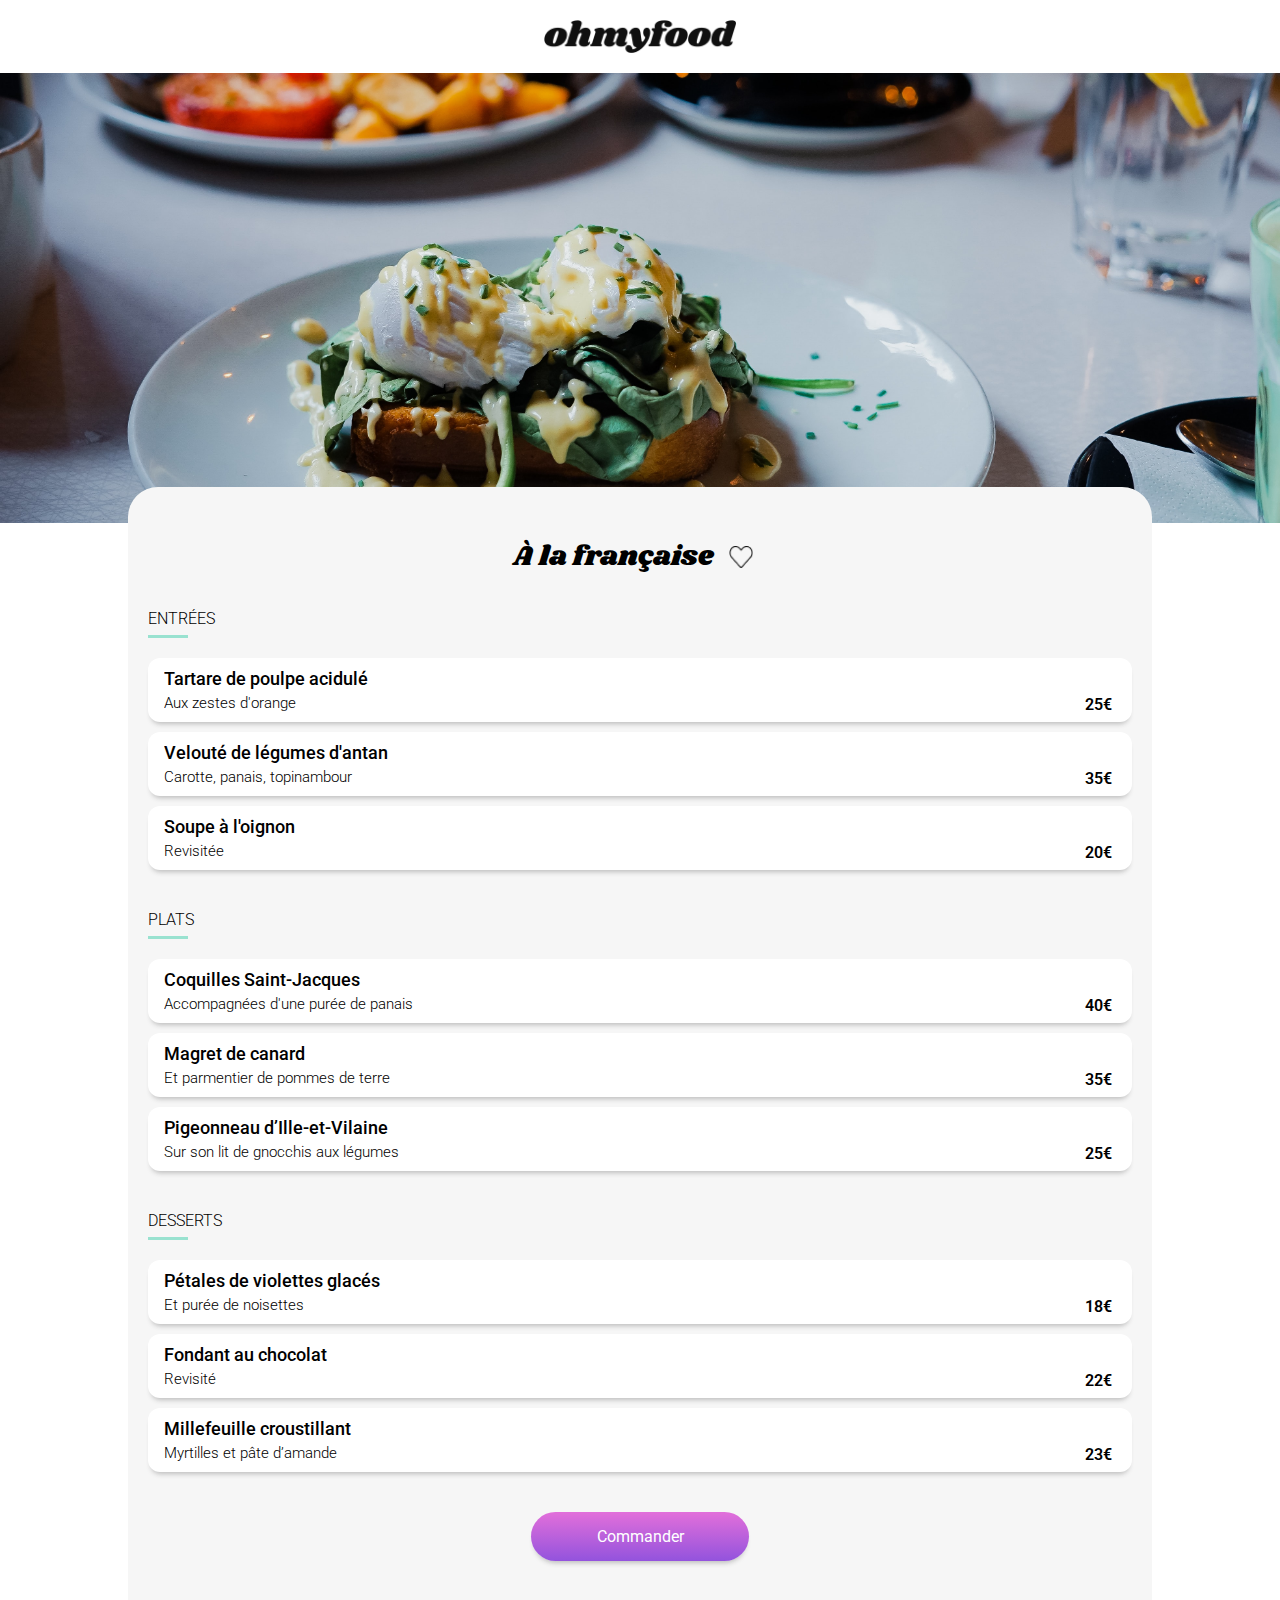
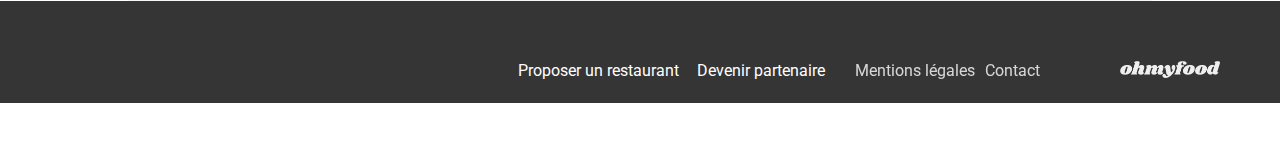
==== restaurants/menu-alf.html @ cb986b82 "étape 6 : copier la page de restaurant et adapter le contenu aux restaurants" ====
<!DOCTYPE html>
<html lang="fr">
<head>
    <meta charset="UTF-8">
    <meta name="viewport" content="width=device-width, initial-scale=1.0">
    <link rel="stylesheet" href="https://cdnjs.cloudflare.com/ajax/libs/font-awesome/6.2.1/css/all.min.css"
    integrity="sha512-MV7K8+y+gLIBoVD59lQIYicR65iaqukzvf/nwasF0nqhPay5w/9lJmVM2hMDcnK1OnMGCdVK+iQrJ7lzPJQd1w=="
    crossorigin="anonymous" referrerpolicy="no-referrer"/><link rel="preconnect" href="https://fonts.googleapis.com">
    <link href="https://fonts.googleapis.com/css2?family=Roboto:ital,wght@0,100;0,300;0,400;0,500;0,700;0,900;1,100;1,300;1,400;1,500;1,700;1,900&display=swap" rel="stylesheet">
    <link href="https://fonts.googleapis.com/css2?family=Roboto:ital,wght@0,100;0,300;0,400;0,500;0,700;0,900;1,100;1,300;1,400;1,500;1,700;1,900&family=Shrikhand&display=swap" rel="stylesheet">
    <meta name="description" content="ohmyfood! un site “mobile first” qui répertorie les menus de restaurants gastronomiques. En plus des systèmes classiques de réservation, les clients pourront composer le menu de leur repas pour que les plats soient prêts à leur arrivée.">
    <link rel="icon" href="../assets/images/restaurant.png">
    <link rel="stylesheet" href="../assets/css/homepage-style.css">
    <link rel="stylesheet" href="../assets/css/menu-style.css">
    <title>ohmyfood!</title>
</head>
<body>
    <header>
        <a class="back-btn" href="../index.html">
            <i class="fa-solid fa-arrow-left"></i>
        </a>
        <div id="header-img">
            <img src="../assets/images/ohmyfood.png" alt="logo ohmyfood">
        </div>
    </header>
    <main>
        <img class="menu-img" src="../assets/images/toa-heftiba-DQKerTsQwi0-unsplash.jpg" alt="plat du restaurant À la française à Rouge">
        <div class="menu">
            <div class="menu-title">
                <h1>À la française</h1>
                <div class="heart" onclick="toggleHeart(this)"></div>
            </div>
            <h2>ENTRÉES</h2>
            <div class="menu-container">
                <div class="menu-card menu1">
                    <div class="menu-content">
                        <h3>Tartare de poulpe acidulé</h3>
                        <p>Aux zestes d'orange</p>
                    </div>
                    <div class="menu-animation">
                        <div class="menu-price">
                            <p>25€</p>
                        </div>
                        <div class="menu-checked">
                            <i class="fa-solid fa-circle-check"></i>
                        </div>
                    </div>
                </div>
                <div class="menu-card menu2">
                    <div class="menu-content">
                        <h3>Velouté de légumes d'antan</h3>
                        <p>Carotte, panais, topinambour</p>
                    </div>
                    <div class="menu-animation">
                        <div class="menu-price">
                            <p>35€</p>
                        </div>
                        <div class="menu-checked">
                            <i class="fa-solid fa-circle-check"></i>
                        </div>
                    </div>
                </div>
                <div class="menu-card menu3">
                    <div class="menu-content">
                        <h3>Soupe à l'oignon</h3>
                        <p>Revisitée</p>
                    </div>
                    <div class="menu-animation">
                        <div class="menu-price">
                            <p>20€</p>
                        </div>
                        <div class="menu-checked">
                            <i class="fa-solid fa-circle-check"></i>
                        </div>
                    </div>
                </div>
            </div>
            <h2>PLATS</h2>
            <div class="menu-container">
                <div class="menu-card menu4">
                    <div class="menu-content">
                        <h3>Coquilles Saint-Jacques</h3>
                        <p>Accompagnées d'une purée de panais</p>
                    </div>
                    <div class="menu-animation">
                        <div class="menu-price">
                            <p>40€</p>
                        </div>
                        <div class="menu-checked">
                            <i class="fa-solid fa-circle-check"></i>
                        </div>
                    </div>
                </div>
                <div class="menu-card menu5">
                    <div class="menu-content">
                        <h3>Magret de canard</h3>
                        <p>Et parmentier de pommes de terre</p>
                    </div>
                    <div class="menu-animation">
                        <div class="menu-price">
                            <p>35€</p>
                        </div>
                        <div class="menu-checked">
                            <i class="fa-solid fa-circle-check"></i>
                        </div>
                    </div>
                </div>
                <div class="menu-card menu6">
                    <div class="menu-content">
                        <h3>Pigeonneau d’Ille-et-Vilaine</h3>
                        <p>Sur son lit de gnocchis aux légumes</p>
                    </div>
                    <div class="menu-animation">
                        <div class="menu-price">
                            <p>25€</p>
                        </div>
                        <div class="menu-checked">
                            <i class="fa-solid fa-circle-check"></i>
                        </div>
                    </div>
                </div>
            </div>
            <h2>DESSERTS</h2>
            <div class="menu-container">
                <div class="menu-card menu7">
                    <div class="menu-content">
                        <h3>Pétales de violettes glacés</h3>
                        <p>Et purée de noisettes</p>
                    </div>
                    <div class="menu-animation">
                        <div class="menu-price">
                            <p>18€</p>
                        </div>
                        <div class="menu-checked">
                            <i class="fa-solid fa-circle-check"></i>
                        </div>
                    </div>
                </div>
                <div class="menu-card menu8">
                    <div class="menu-content">
                        <h3>Fondant au chocolat</h3>
                        <p>Revisité</p>
                    </div>
                    <div class="menu-animation">
                        <div class="menu-price">
                            <p>22€</p>
                        </div>
                        <div class="menu-checked">
                            <i class="fa-solid fa-circle-check"></i>
                        </div>
                    </div>
                </div>
                <div class="menu-card menu9">
                    <div class="menu-content">
                        <h3>Millefeuille croustillant</h3>
                        <p>Myrtilles et pâte d’amande</p>
                    </div>
                    <div class="menu-animation">
                        <div class="menu-price">
                            <p>23€</p>
                        </div>
                        <div class="menu-checked">
                            <i class="fa-solid fa-circle-check"></i>
                        </div>
                    </div>
                </div>
            </div>
            <div class="purple-btn">
                Commander
            </div>
        </div>
    </main>
    <footer>
        <div class="footer-content">
            <img src="../assets/images/ohmyfood.png" alt="logo ohmyfood">
            <div class="content-1">
                <p><i class="fa-sharp fa-solid fa-utensils fa-xs"></i>Proposer un restaurant</p>
                <p><i class="fa-solid fa-handshake-angle fa-xs"></i>Devenir partenaire</p>
            </div>
            <div class="content-2">
                <p>Mentions légales</p>
                <a href="mailto:contact@ohmyfood.fr">Contact</a>
            </div>
        </div>
    </footer>
</body>
<script>
    function toggleHeart(heart) {
      heart.classList.toggle('filled');
    }
</script>
</html>
---- assets/css/homepage-style.css ----
@charset "UTF-8";
p, h1, h2, h3, .card-badge:hover {
  cursor: default;
}

/******* mobile version 320px-768px*******/
body {
  margin: 0;
  font-family: "Roboto", sans-serif;
}

/******* header *******/
#header-img {
  display: flex;
  justify-content: center;
}

#header-img img {
  margin-top: 20px;
  margin-bottom: 10px;
  width: 162px;
}

/******* location *******/
#location {
  display: flex;
  justify-content: center;
  align-items: center;
  height: 50px;
  margin-bottom: 7px;
  background-color: #eaeaea;
  box-shadow: inset 0 5px 5px -3px #bdbdbd, 0 7px 5px -3px #bdbdbd;
  color: #353535;
}

#location input {
  margin-left: 15px;
  width: 120px;
  background-color: transparent;
  border: none;
  font-weight: bold;
  font-size: 16px;
  color: #353535;
}

#location input:focus {
  outline: none;
}

/******* information *******/
#informations {
  display: flex;
  flex-direction: column;
  text-align: center;
  align-items: center;
  background-color: #f6f6f6;
}

#exploration-txt {
  margin-top: 20px;
  margin-bottom: 10px;
}

#exploration-txt h1 {
  padding: 0 40px;
}

#exploration-txt p {
  padding: 0 40px;
  font-weight: 300;
  font-size: 16px;
}

.purple-btn {
  position: relative;
  width: 218px;
  padding: 15px 0;
  margin-bottom: 50px;
  border-radius: 40px;
  box-shadow: 0 5px 5px -3px #bdbdbd;
  color: white;
  background: linear-gradient(#e26fda, #9353dd);
  cursor: pointer;
  transition: opacity 300ms ease-in-out, box-shadow 250ms ease-in-out;
  /******* animation étape 3 *******/
}
.purple-btn:hover::after {
  content: "";
  border-radius: 40px;
  transition: opacity 300ms ease-in-out, box-shadow 200ms ease-in-out;
}
.purple-btn:hover {
  opacity: 0.8;
  box-shadow: 0 0 5px 0 rgba(66, 66, 66, 0.5);
}

/******* fonctionnement *******/
#fonctionnement {
  margin-top: 40px;
  padding-bottom: 40px;
  background-color: white;
}

#fonctionnement h2 {
  margin-left: 18px;
  margin-bottom: 30px;
}

#f-container {
  display: flex;
  flex-direction: column;
}

.fonctionnement-element {
  display: flex;
  margin: 20px;
  width: 90%;
  height: 75px;
  margin-left: 25px;
  border-radius: 20px;
  box-shadow: 0 5px 10px -5px #bdbdbd;
}

.f-card-number {
  display: flex;
  position: relative;
  align-items: center;
  left: -10px;
}

.card-number-content {
  padding: 5px;
  width: 15px;
  height: 15px;
  border-radius: 40px;
  background-color: #9353dd;
  color: white;
  text-align: center;
  font-size: 14px;
}

.f-card-content {
  display: flex;
  align-items: center;
}

.f-card-content p {
  padding: 20px 20px 20px 10px;
  font-weight: 500;
}

.f-card-content i {
  margin-left: 10px;
  color: #7e7e7e;
}

#f-element-3 i {
  color: #9353dd;
}

/******* restaurants *******/
#restaurants {
  padding-top: 40px;
  padding-bottom: 45px;
  background-color: #f6f6f6;
}

#restaurants-container {
  display: flex;
  flex-direction: column;
  align-items: center;
}

#restaurants h2 {
  margin-left: 18px;
}

.r-card {
  position: relative;
  margin-bottom: 18px;
  display: flex;
  flex-direction: column;
  width: 90%;
  border-radius: 15px;
  background-color: white;
  cursor: pointer;
}

.card-link {
  text-decoration: none;
  color: inherit;
  display: block;
}

.r-card .image-container {
  display: flex;
  align-items: center;
  width: 100%;
  height: 180px;
  overflow: hidden;
  border-top-left-radius: 15px;
  border-top-right-radius: 15px;
}

.r-card-img {
  width: 100%;
}

.r-card .card-content {
  margin-left: 15px;
  display: flex;
  justify-content: space-between;
  align-items: center;
}

.r-card .card-content h3 {
  margin-bottom: 0;
}

.r-card .card-content p {
  margin-top: 5px;
}

.heart {
  width: 24px;
  height: 22px;
  background-image: url("../../assets/images/heart.png");
  background-size: cover;
  cursor: pointer;
}

.r-card .heart {
  position: absolute;
  bottom: 35px;
  right: 30px;
}

.filled {
  background-image: url("../../assets/images/color-heart.png");
}

.card-badge {
  padding: 7px 12px 5px 12px;
  position: absolute;
  top: 10px;
  right: 10px;
  border-radius: 2px;
  background-color: #99E2D0;
  color: #008766;
  font-weight: 500;
  font-size: 14px;
}

/******* footer *******/
footer {
  display: flex;
  flex-direction: column;
  padding: 30px 0 20px 20px;
  background-color: #353535;
  color: white;
}

footer a {
  text-decoration: none;
  color: white;
}

footer img {
  margin-bottom: 15px;
  width: 100px;
  filter: invert(100%);
}

.footer-content {
  display: flex;
  flex-direction: column;
}

footer .fa-sharp {
  margin-right: 12px;
}

footer .fa-handshake-angle {
  margin-right: 8px;
}

.content-1 p, .content-2 p {
  margin-top: 0;
  margin-bottom: 8px;
}

/******* mobile version 768px-1024px*******/
@media (min-width: 768px) {
  /******* header *******/
  #header-img img {
    margin-top: 20px;
    margin-bottom: 20px;
    width: 15%;
  }
  /******* location *******/
  #location {
    margin-bottom: 0;
    box-shadow: none;
  }
  #exploration-txt {
    margin-top: 10px;
    margin-bottom: 20px;
  }
  #exploration-txt h1 {
    font-size: 30px;
  }
  #exploration-txt p {
    font-size: 14px;
  }
  /******* fonctionnement *******/
  #fonctionnement {
    margin-top: 50px;
    margin-bottom: 30px;
  }
  #fonctionnement h2 {
    margin-left: 5%;
  }
  #f-container {
    display: flex;
    flex-direction: row;
    justify-content: baseline;
    margin-left: 5%;
    margin-right: 5%;
  }
  .fonctionnement-element {
    width: 40%;
  }
  /******* restaurants *******/
  #restaurants {
    padding-bottom: 0;
  }
  #restaurants-container {
    display: flex;
    flex-direction: row;
    flex-wrap: wrap;
    justify-content: space-around;
  }
  #restaurants h2 {
    margin-left: 5%;
  }
  .r-card {
    width: 40%;
    margin-bottom: 50px;
  }
  /******* footer *******/
  footer {
    flex-direction: row;
    justify-content: flex-end;
    padding: 50px 0 10px 0;
  }
  footer img {
    order: 3;
    padding-right: 30px;
    padding-left: 40px;
    filter: invert(100%);
  }
  .footer-content {
    flex-direction: row;
  }
  .content-1, .content-2 {
    display: flex;
    flex-direction: row;
  }
  .content-1 {
    order: 1;
    margin-right: 20px;
  }
  .content-2 {
    order: 2;
    opacity: 0.8;
  }
  .content-1 p, .content-2 p {
    margin-right: 10px;
  }
  footer .fa-sharp, .fa-handshake-angle {
    margin-right: 8px;
  }
  /******* mobile version 1024px-1280px*******/
}
@media (min-width: 768px) and (min-width: 1024px) {
  /******* exploration *******/
  #exploration-txt p {
    font-size: 18px;
  }
  footer {
    flex-direction: row;
    justify-content: flex-end;
    padding: 60px 0 10px 0;
  }
  footer img {
    order: 3;
    padding-right: 60px;
    padding-left: 80px;
    filter: invert(100%);
  }
  .footer-content {
    flex-direction: row;
  }
  .content-1, .content-2 {
    display: flex;
    flex-direction: row;
  }
  .content-1 {
    order: 1;
    margin-right: 20px;
  }
  .content-2 {
    order: 2;
    opacity: 0.8;
  }
  .content-1 p, .content-2 p {
    margin-right: 10px;
  }
  footer .fa-sharp, .fa-handshake-angle {
    margin-right: 8px;
  }
}

/*# sourceMappingURL=homepage-style.css.map */
---- assets/css/menu-style.css ----
@charset "UTF-8";
/******* header *******/
.back-btn {
  position: absolute;
  left: 20px;
  top: 20px;
  text-decoration: none;
  color: inherit;
  font-size: larger;
}

.menu-img {
  width: 100%;
  height: auto;
  max-height: 250px;
  object-fit: cover;
}

/******* main *******/
.menu-container {
  margin-top: 30px;
  margin-bottom: 40px;
}

.menu {
  transform: translate3d(0, -40px, 0);
  padding-bottom: 30px;
  padding: 10px 20px;
  border-top-left-radius: 30px;
  border-top-right-radius: 30px;
  background-color: #f6f6f6;
}

/******* tilte & heart *******/
.menu-title {
  display: flex;
  align-items: center;
  justify-content: space-between;
  padding-top: 20px;
}

.menu h1 {
  font-family: "Shrikhand", serif;
  font-weight: 400;
  font-style: normal;
  font-size: 28px;
}

.menu .heart {
  margin-right: 15px;
}

.menu .heart:hover {
  background-image: url("../../assets/images/color-heart.png");
}

/******* menu tilte (entrées plats desserts)*******/
.menu h2 {
  position: relative;
  font-weight: 300;
  font-size: 16px;
}

.menu h2::before {
  content: "";
  position: absolute;
  bottom: -10px;
  left: 0;
  width: 40px;
  border-bottom: 3px solid #99E2D0;
}

/******* card *******/
.menu-card {
  position: relative;
  display: flex;
  justify-content: space-between;
  margin-bottom: 10px;
  cursor: pointer;
  overflow: hidden;
  border-radius: 12px;
  box-shadow: 0 5px 5px -3px #bdbdbd;
  background-color: white;
  animation-name: slideIn;
  animation-duration: 0.8s;
  animation-timing-function: ease;
  animation-fill-mode: both;
}

.menu2 {
  animation-delay: 0.8s;
}

.menu3 {
  animation-delay: 1.6s;
}

.menu4 {
  animation-delay: 2.4s;
}

.menu5 {
  animation-delay: 3.2s;
}

.menu6 {
  animation-delay: 4s;
}

.menu7 {
  animation-delay: 4.8s;
}

.menu8 {
  animation-delay: 5.6s;
}

.menu9 {
  animation-delay: 6.4s;
}

.menu10 {
  animation-delay: 7.2s;
}

@keyframes slideIn {
  from {
    opacity: 0;
    transform: translate3d(0, 30px, 0);
  }
  to {
    opacity: 1;
    transform: translate3d(0, 0, 0);
  }
}
/******* card content *******/
.menu-content {
  padding: 5px 16px;
  width: 255px;
}

/******* card tilte*******/
.menu-content h3 {
  margin-bottom: 0;
  margin-top: 5px;
  font-weight: 500;
  font-size: 18px;
  white-space: nowrap;
  overflow: hidden;
  text-overflow: ellipsis;
  transition: width ease 0.7s;
}

/******* card text*******/
.menu-content p {
  margin-top: 5px;
  margin-bottom: 5px;
  font-weight: 300;
  font-size: 15px;
  white-space: nowrap;
  overflow: hidden;
  text-overflow: ellipsis;
  transition: width ease 0.7s;
}

.menu-card:hover .menu-content p {
  width: calc(100% - 35px);
}

.menu-card:hover .menu-content h3 {
  width: calc(100% - 35px);
}

/******* card price*******/
.menu-price {
  display: flex;
  align-items: end;
  margin-right: 20px;
}

.menu-price p {
  margin-bottom: 8px;
  font-weight: 600;
}

/******* card check*******/
.menu-checked {
  display: flex;
  align-items: center;
  justify-content: center;
  font-size: 18px;
  width: 60px;
  background-color: #99E2D0;
  color: white;
}

/******* price and checked container *******/
.menu-animation {
  position: absolute;
  display: flex;
  height: 100%;
  right: -60px;
  transition: right 0.3s ease;
}

.menu-card:hover .menu-animation {
  right: 0px;
}

/******* btn "Commander" *******/
.menu .purple-btn {
  margin-left: auto;
  margin-right: auto;
  text-align: center;
  margin-bottom: 30px;
}

footer {
  transform: translate3d(0, -40px, 0);
}

/******* best display *******/
@media (min-width: 430px) {
  .menu-content {
    width: 280px;
  }
}
/******* tablette version 768px-1024px (et +)*******/
@media (min-width: 768px) {
  .menu {
    margin-left: 10%;
    margin-right: 10%;
  }
  .menu-img {
    max-height: 450px;
  }
  .menu-title {
    justify-content: center;
  }
  .menu .heart {
    margin-left: 15px;
  }
  .menu-content {
    width: 400px;
  }
}

/*# sourceMappingURL=menu-style.css.map */
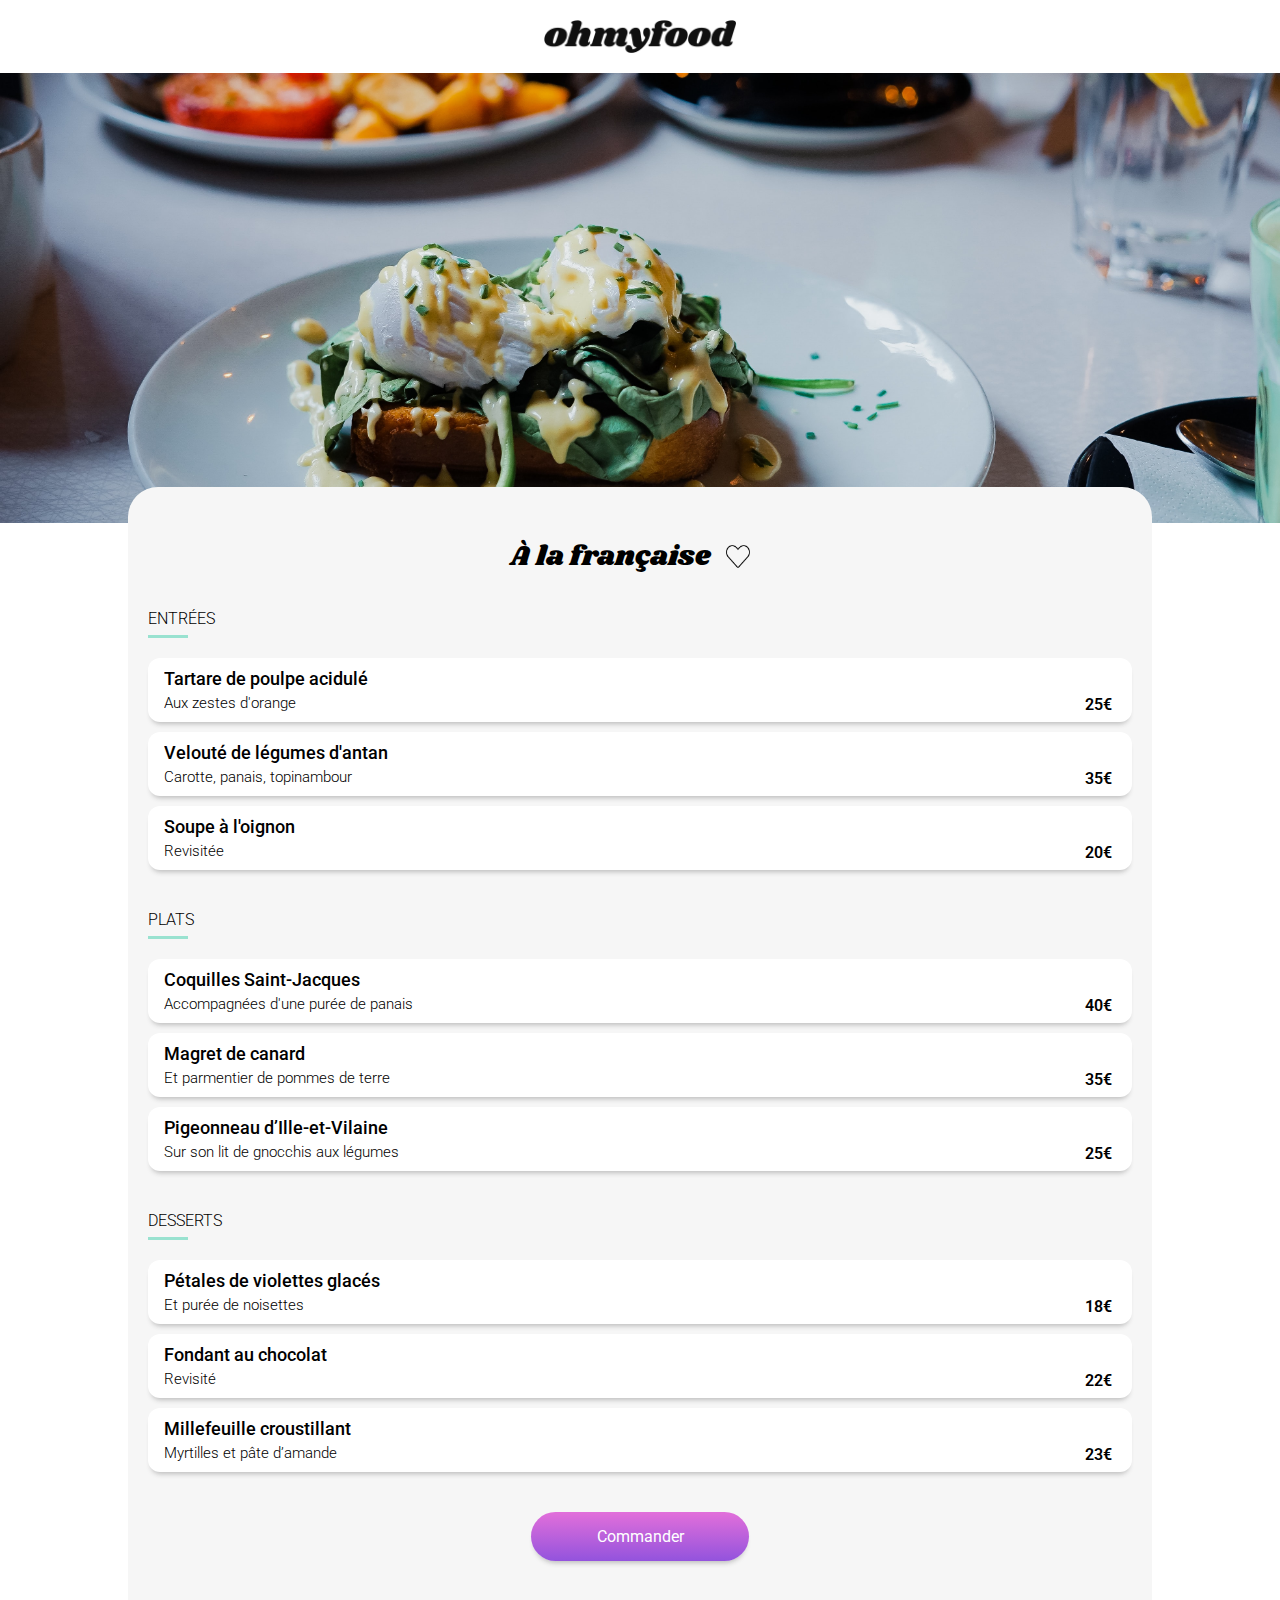
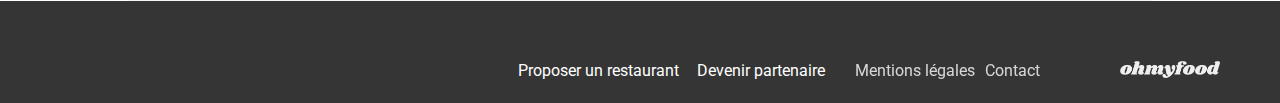
==== commit 3f08c3ed: "étape 6 : copier la page de restaurant et adapter le contenu aux restaurants #6" ====
--- a/restaurants/menu-alf.html
+++ b/restaurants/menu-alf.html
@@ -28,7 +28,7 @@
         <div class="menu">
             <div class="menu-title">
                 <h1>À la française</h1>
-                <div class="heart" onclick="toggleHeart(this)"></div>
+                <div class="heart"></div>
             </div>
             <h2>ENTRÉES</h2>
             <div class="menu-container">
--- a/assets/css/homepage-style.css
+++ b/assets/css/homepage-style.css
@@ -223,10 +223,12 @@
 
 .heart {
   width: 24px;
-  height: 22px;
+  height: 24px;
+  cursor: pointer;
   background-image: url("../../assets/images/heart.png");
-  background-size: cover;
-  cursor: pointer;
+  background-position: center;
+  background-size: contain;
+  background-repeat: no-repeat;
 }
 
 .r-card .heart {
@@ -235,7 +237,7 @@
   right: 30px;
 }
 
-.filled {
+.heart:hover {
   background-image: url("../../assets/images/color-heart.png");
 }
 
@@ -289,7 +291,7 @@
   margin-bottom: 8px;
 }
 
-/******* mobile version 768px-1024px*******/
+/******* tablette version 768px-1024px*******/
 @media (min-width: 768px) {
   /******* header *******/
   #header-img img {
@@ -380,12 +382,20 @@
   footer .fa-sharp, .fa-handshake-angle {
     margin-right: 8px;
   }
-  /******* mobile version 1024px-1280px*******/
-}
-@media (min-width: 768px) and (min-width: 1024px) {
+  /******* desktop version 1024px-1280px*******/
+}
+@media (min-width: 768px) and (min-width: 1025px) {
   /******* exploration *******/
   #exploration-txt p {
     font-size: 18px;
+  }
+  #fonctionnement {
+    margin-left: 10%;
+    margin-right: 10%;
+  }
+  #restaurants {
+    padding-left: 10%;
+    padding-right: 10%;
   }
   footer {
     flex-direction: row;
--- a/assets/css/menu-style.css
+++ b/assets/css/menu-style.css
@@ -24,6 +24,7 @@
 
 .menu {
   transform: translate3d(0, -40px, 0);
+  margin-bottom: -40px;
   padding-bottom: 30px;
   padding: 10px 20px;
   border-top-left-radius: 30px;
@@ -47,11 +48,7 @@
 }
 
 .menu .heart {
-  margin-right: 15px;
-}
-
-.menu .heart:hover {
-  background-image: url("../../assets/images/color-heart.png");
+  margin-right: 20px;
 }
 
 /******* menu tilte (entrées plats desserts)*******/
@@ -215,10 +212,6 @@
   margin-bottom: 30px;
 }
 
-footer {
-  transform: translate3d(0, -40px, 0);
-}
-
 /******* best display *******/
 @media (min-width: 430px) {
   .menu-content {
